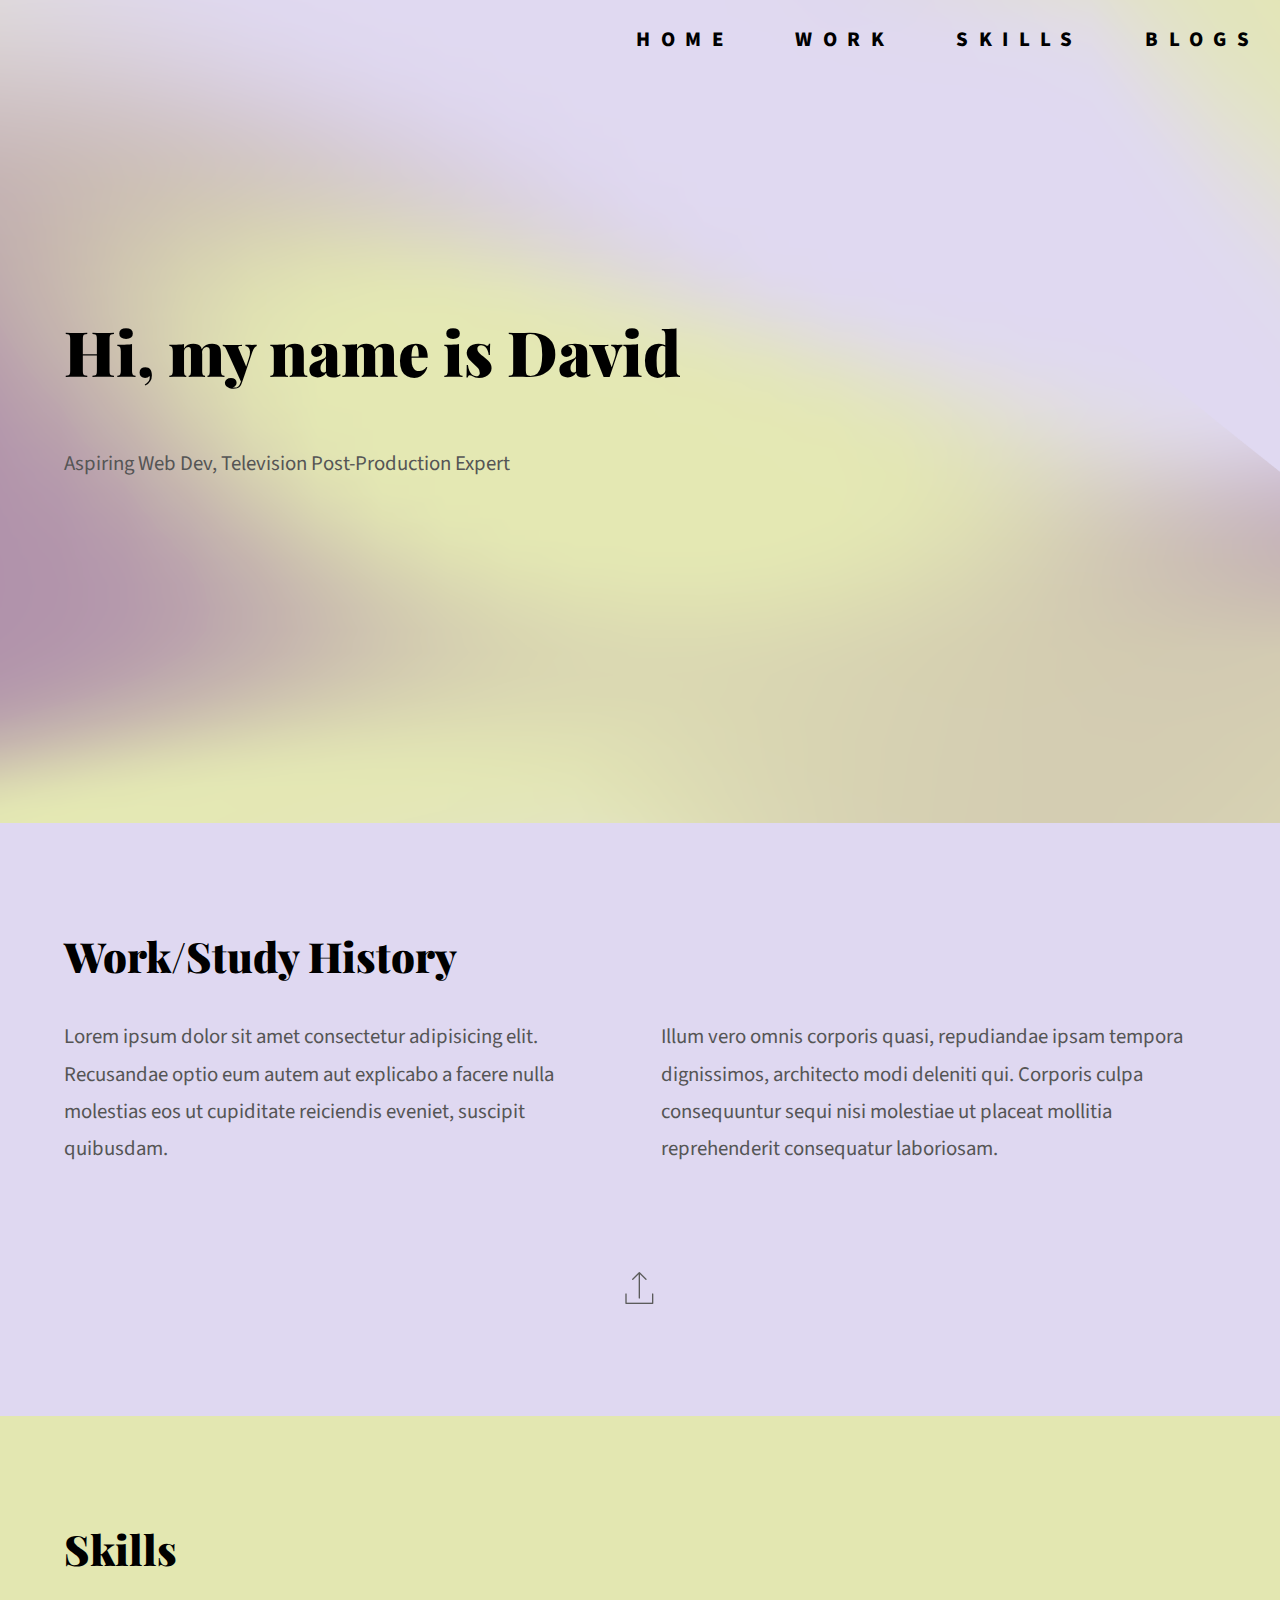
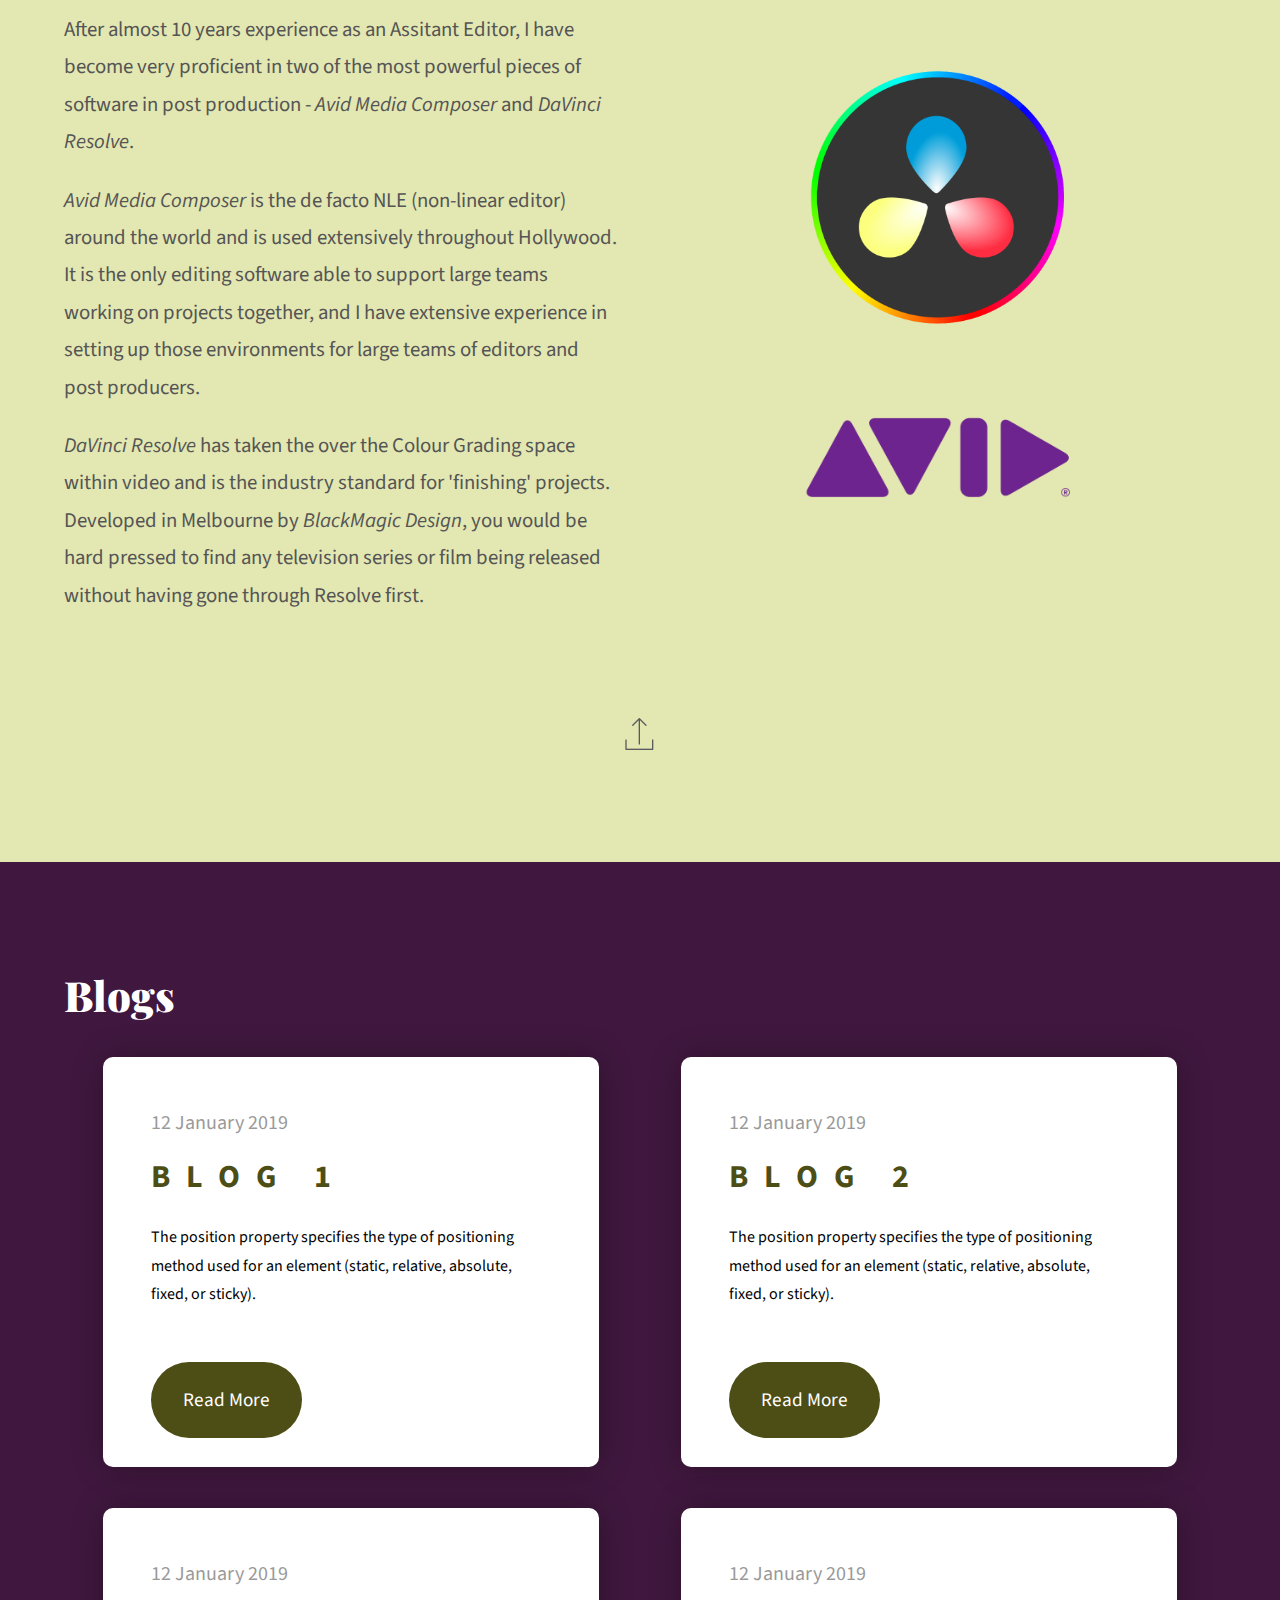
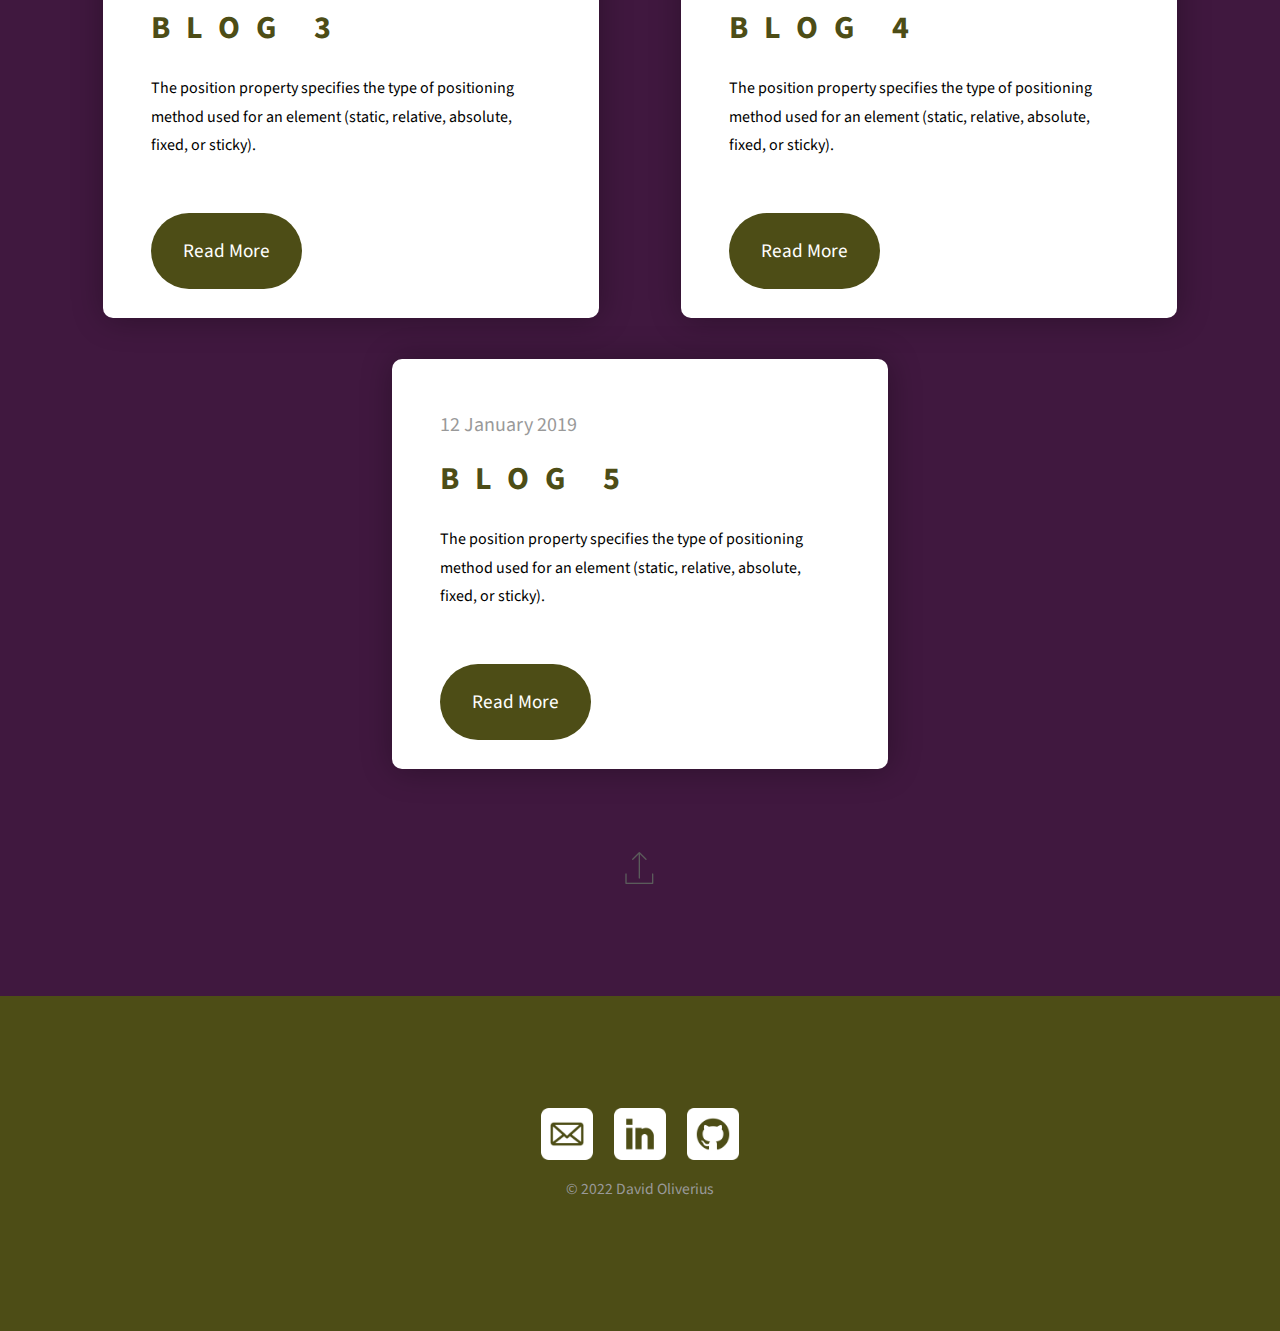
==== index.html @ bbb1c284 "Basic Starting Point" ====
<!DOCTYPE html>
<html lang="en">
<head>
    <meta charset="UTF-8">
    <meta http-equiv="X-UA-Compatible" content="IE=edge">
    <meta name="viewport" content="width=device-width, initial-scale=1.0">
    <title>David Oliverius Portfolio</title>
    <link rel="preconnect" href="https://fonts.googleapis.com">
    <link rel="preconnect" href="https://fonts.gstatic.com" crossorigin>
    <link href="https://fonts.googleapis.com/css2?family=Playfair+Display&family=Source+Sans+Pro&display=swap" rel="stylesheet">
    <link rel="stylesheet" href="style.css">

</head>
<body>

    <nav>
        <div class="navbar">
            <ul>
                <li><a href="#">Home</a></li>
                <li><a href="#work">Work</a></li>
                <li><a href="#skills">Skills</a></li>
                <li><a href="#blogs">Blogs</a></li>
        
            </ul> 

        </div>

    </nav>

    <header class="bg-header">
        <div class="container">
            <h1>Hi, my name is David <span class="reveal">Oliverius</span></h1>
            <p class="header-tag">Aspiring Web Dev, Television Post-Production Expert</p>
            
        </div>
        
    </header>
    
    
    <a id="work"></a> 

    <section class="section1">
        
        <div class="container">
            <h2 >Work/Study History</h2>
            <div class="split">
                <div>
                    <p>Lorem ipsum dolor sit amet consectetur adipisicing elit. Recusandae optio eum autem aut explicabo a facere nulla molestias eos ut cupiditate reiciendis eveniet, suscipit quibusdam.</p>
                </div>
                <div>
                    <p>Illum vero omnis corporis quasi, repudiandae ipsam tempora dignissimos, architecto modi deleniti qui. Corporis culpa consequuntur sequi nisi molestiae ut placeat mollitia reprehenderit consequatur laboriosam.</p>
                </div>
            </div>

            <a href="#"><img class="toparrow" src="img/uparrow.png"/></a>
        </div>
    </section>  

    <a id="skills"></a>

    <section class="section2">
        <div class="container">



            <div class="split">

                <div>
                    <h2>Skills</h2>
                    <p>After almost 10 years experience as an Assitant Editor, I have become very proficient in two of
                        the most powerful pieces of software in post production - <i>Avid Media Composer</i> and <i>DaVinci
                            Resolve</i>. </p> 
                            
                    <p><i>Avid Media Composer</i> is the de facto NLE
                        (non-linear editor) around the world and is used extensively throughout Hollywood. It is the
                        only
                        editing software able to support large teams working on projects together, and I have extensive
                        experience in setting up those environments for large teams of editors and post producers.</p>

                    <p><i>DaVinci Resolve</i> has taken the over the Colour Grading space within video and is the
                        industry standard for 'finishing' projects. Developed in Melbourne by <i>BlackMagic Design</i>,
                        you would be hard pressed to find any television series or film being released without having
                        gone through Resolve first.</p>
                </div>


                <div class="fleximg">
                    <img src="img/resolve.png" alt="DaVinci Resolve">
                    <img src="img/avid.png" alt="Avid">
                </div>
            </div>
            <a href="#"><img class="toparrow" src="img/uparrow.png"/></a>
        </div>
    </section>

    <a id="blogs"></a>

    <section class="section3">
        <div class="container">

            <h2>Blogs</h2>
            <div class="blog-container">

                

                
                    <div class="blog_post">
                        <div class="img_pod">
                        </div>
                        <div>
                            <div class="blog-date">12 January 2019</div>
                            <div class="blog-title">Blog 1</div>
                            <p class="blog-blurb">The position property specifies the type of positioning method used for an
                                element
                                (static, relative, absolute, fixed, or sticky).</p>
                        </div>
                        <a class="btn_primary" href='#'>Read More</a>
                    </div>
                    <div class="blog_post">
                        <div class="img_pod">
                        </div>
                        <div>
                            <div class="blog-date">12 January 2019</div>
                            <div class="blog-title">Blog 2</div>
                            <p class="blog-blurb">The position property specifies the type of positioning method used
                                for an element
                                (static, relative, absolute, fixed, or sticky).</p>
                        </div>
                        <a class="btn_primary" href='#'>Read More</a>
                    </div>
                    <div class="blog_post">
                        <div class="img_pod">
                        </div>
                        <div>
                            <div class="blog-date">12 January 2019</div>
                            <div class="blog-title">Blog 3</div>
                            <p class="blog-blurb">The position property specifies the type of positioning method used
                                for an element
                                (static, relative, absolute, fixed, or sticky).</p>
                        </div>
                        <a class="btn_primary" href='#'>Read More</a>
                    </div>
                    <div class="blog_post">
                        <div class="img_pod">
                        </div>
                        <div>
                            <div class="blog-date">12 January 2019</div>
                            <div class="blog-title">Blog 4</div>
                            <p class="blog-blurb">The position property specifies the type of positioning method used
                                for an element
                                (static, relative, absolute, fixed, or sticky).</p>
                        </div>
                        <a class="btn_primary" href='#'>Read More</a>
                    </div>
                    <div class="blog_post">
                        <div class="img_pod">
                        </div>
                        <div>
                            <div class="blog-date">12 January 2019</div>
                            <div class="blog-title">Blog 5</div>
                            <p class="blog-blurb">The position property specifies the type of positioning method used
                                for an element
                                (static, relative, absolute, fixed, or sticky).</p>
                        </div>
                        <a class="btn_primary" href='#'>Read More</a>
                    </div>
                


            </div>
            <a href="#"><img class="toparrow" src="img/uparrow.png"/></a>
        </div>
    </section>

    <section class="footer">
        <div class="container">

            <div class="footericons">

                <a href="mailto:oliveriusdavid+portfolio@gmail.com"> <img class="proicons" src="img/mail.png" alt="email"> </a>
                
                <a href="https://www.linkedin.com/in/david-oliverius" target="_blank"> <img class="proicons" src="img/linkedin.png"
                        alt="linkedin"> </a>

                <a href="https://github.com/DavidOliverius" target="_blank"> <img class="proicons" src="img/github.png" alt="github"></a>

               

            </div>

            <p class="footer-copyright">© 2022 David Oliverius</p>
        </div>
    </section>
</body>
</html>
---- style.css ----
/* Custom Properties for Color Scheme + Fonts */
:root {
    --color-primary-1: #e3e7b1ff;
    --color-primary-2: #dfd8f1ff;

    --color-alt-1: #AF90A9;
    --color-alt-2: #40183fff;
    --color-alt-3: #4d4d16ff;

    --color-white: #fff;
    --color-black: #000;
    --color-darkgrey: #555555;
    --color-lightgrey: #999999;

    --ff-primary: 'Source Sans Pro', sans-serif;
    --ff-accent: 'Playfair Display', serif;


}

/* Set Standard Font Styling */
body {
    font-family: var(--ff-primary);
    font-weight: 400;
    font-size: 1.3rem;
    line-height: 1.8;
}

/* Reset Margins */
body,
h1,
h2,
h3,
p {
    margin: 0;
}

/* Navbar CSS */
.navbar ul {
    float: right;
    display: flex;
    flex-direction: row;
    padding-right: 1em;
    gap: 1em 3em;
}

.navbar ul li {
    display: inline-block;
}

.navbar ul li a {
    display: inline-block;
    outline: none;
    font-family: var(--ff-primary);
    text-decoration: none;
    text-transform: uppercase;
    letter-spacing: 0.5em;
    font-weight: 800;
    color: var(--color-black);
    transition: .35s;
}

.navbar ul li a:hover {
    color: var(--color-alt-2)
}

@media (max-width: 821px) {
    .navbar ul {
        flex-direction: column;
        padding-bottom: 3em;
    }
}

/* Header Font Styling */
h1 {
    font-family: var(--ff-accent);
    font-size: 3em;
    font-weight: 900;
    line-height: 1;
}

h2 {
    font-family: var(--ff-accent);
    font-size: 2em;
    font-weight: 900;
    line-height: 1;
    margin-bottom: 1em;
}

/* Font Spacing */
h2,
h3,
p {
    margin-bottom: 1em;
}

.header-tag {
    text-align: left;
    padding-top: 3em;
}

/* Image Rules */
img {
    display: block;
    max-width: 100%;
}

/* Section Spacing */
header {
    padding: 15rem 0;
}

section {
    padding: 5rem 0;
}


@media (min-width: 40em) {
    section {
        padding: 7rem 0;
    }
}

@media (min-width: 40em) {
    header {
        padding: 20rem 0;
    }
}

.container {
    margin-inline: auto;
    width: min(90%, 75rem);
}

/* Flexbox for Split Class */
.split {
    display: flex;
    flex-direction: column;
    align-items: center;
}

.fleximg img {
    max-width: 13em;
    min-width: 10em;
    padding: 2em 0;
    margin-left: auto;
    margin-right: auto;
}

/* Media Queries for Flexbox Rules */
@media (min-width: 821px) {
    .split {
        flex-direction: row;

    }

    .split>* {
        flex-basis: 100%;
    }

    .split>*+* {
        margin-left: 2em;
    }
}


/* Section Colors */
.bg-header {
    color: var(--color-black);
    background-color: var(--color-primary-1);
    /* Mesh background generated at: https://meshgradient.in/ */
    background-image: url(img/mesh.png);
    background-repeat: no-repeat;
    background-size: cover;
    background-position: bottom;
    background-attachment: fixed;
}

.bg-header p {
    color: var(--color-darkgrey);
}


.section1 {
    color: var(--color-black);
    background-color: var(--color-primary-2);
}


.section1 p {
    color: var(--color-darkgrey);
}

.section2 {
    color: var(--color-black);
    background-color: var(--color-primary-1);
}

.section2 p {
    color: var(--color-darkgrey);
}

.section3 {
    color: var(--color-white);
    background-color: var(--color-alt-2);
}

.footer {
    color: var(--color-white);
    background-color: var(--color-alt-3);
}

/* Surname Reveal Mouseover */
.reveal {
    opacity: 0;
    transition: 1s;
}

.bg-header h1:hover .reveal {
    opacity: 1;
}

.blog-container {
    display: flex;
    flex-wrap: wrap;
    justify-content: space-evenly;
    gap: 2em;
}

.blog_post {
    padding: 3rem 3rem 3rem 3rem;
    background: #fff;
    max-width: 400px;
    border-radius: 10px;
    box-shadow: 1px 1px 2rem rgba(0, 0, 0, 0.3);
}

@media (max-width: 1149px) {
    .blog_post {
        max-width: 300px;
    }
}

.blog-date {
    margin: 0 0 0.5rem 0;
    color: var(--color-lightgrey);
    font-size: 1.25rem;
    font-family: var(--ff-primary);
}

.blog-title {
    margin: 0 0 1rem 0;
    font-family: var(--ff-primary);
    font-weight: bold;
    font-size: 2rem;
    text-transform: uppercase;
    letter-spacing: 0.5em;
    color: var(--color-alt-3);
}

.blog-blurb {
    margin: 0 0 4.5rem 0;
    font-size: 1rem;
    color: var(--color-black);
    font-family: var(--ff-primary);
}

.btn_primary {
    border: none;
    outline: none;
    background: var(--color-alt-3);
    padding: 1.5rem 2rem;
    border-radius: 50px;
    color: var(--color-white);
    font-size: 1.2rem;
    text-decoration: none;
}

/* .btn_primary:hover {
    box-shadow: 0px 5px 1rem rgba(0, 0, 0, 0.5);
  } */


.proicons {
    max-width: 2.5em;
}

.footericons {
    display: flex;
    flex-direction: row;
    justify-content: center;
    gap: 1em;
}

.footer-copyright {
    color: #999;
    font-size: 0.75em;
    margin-top: 1em;
    text-align: center;

}

.toparrow {
  display: absolute;
  margin-left: auto;
  margin-right: auto; 
  padding-top: 4em;
}
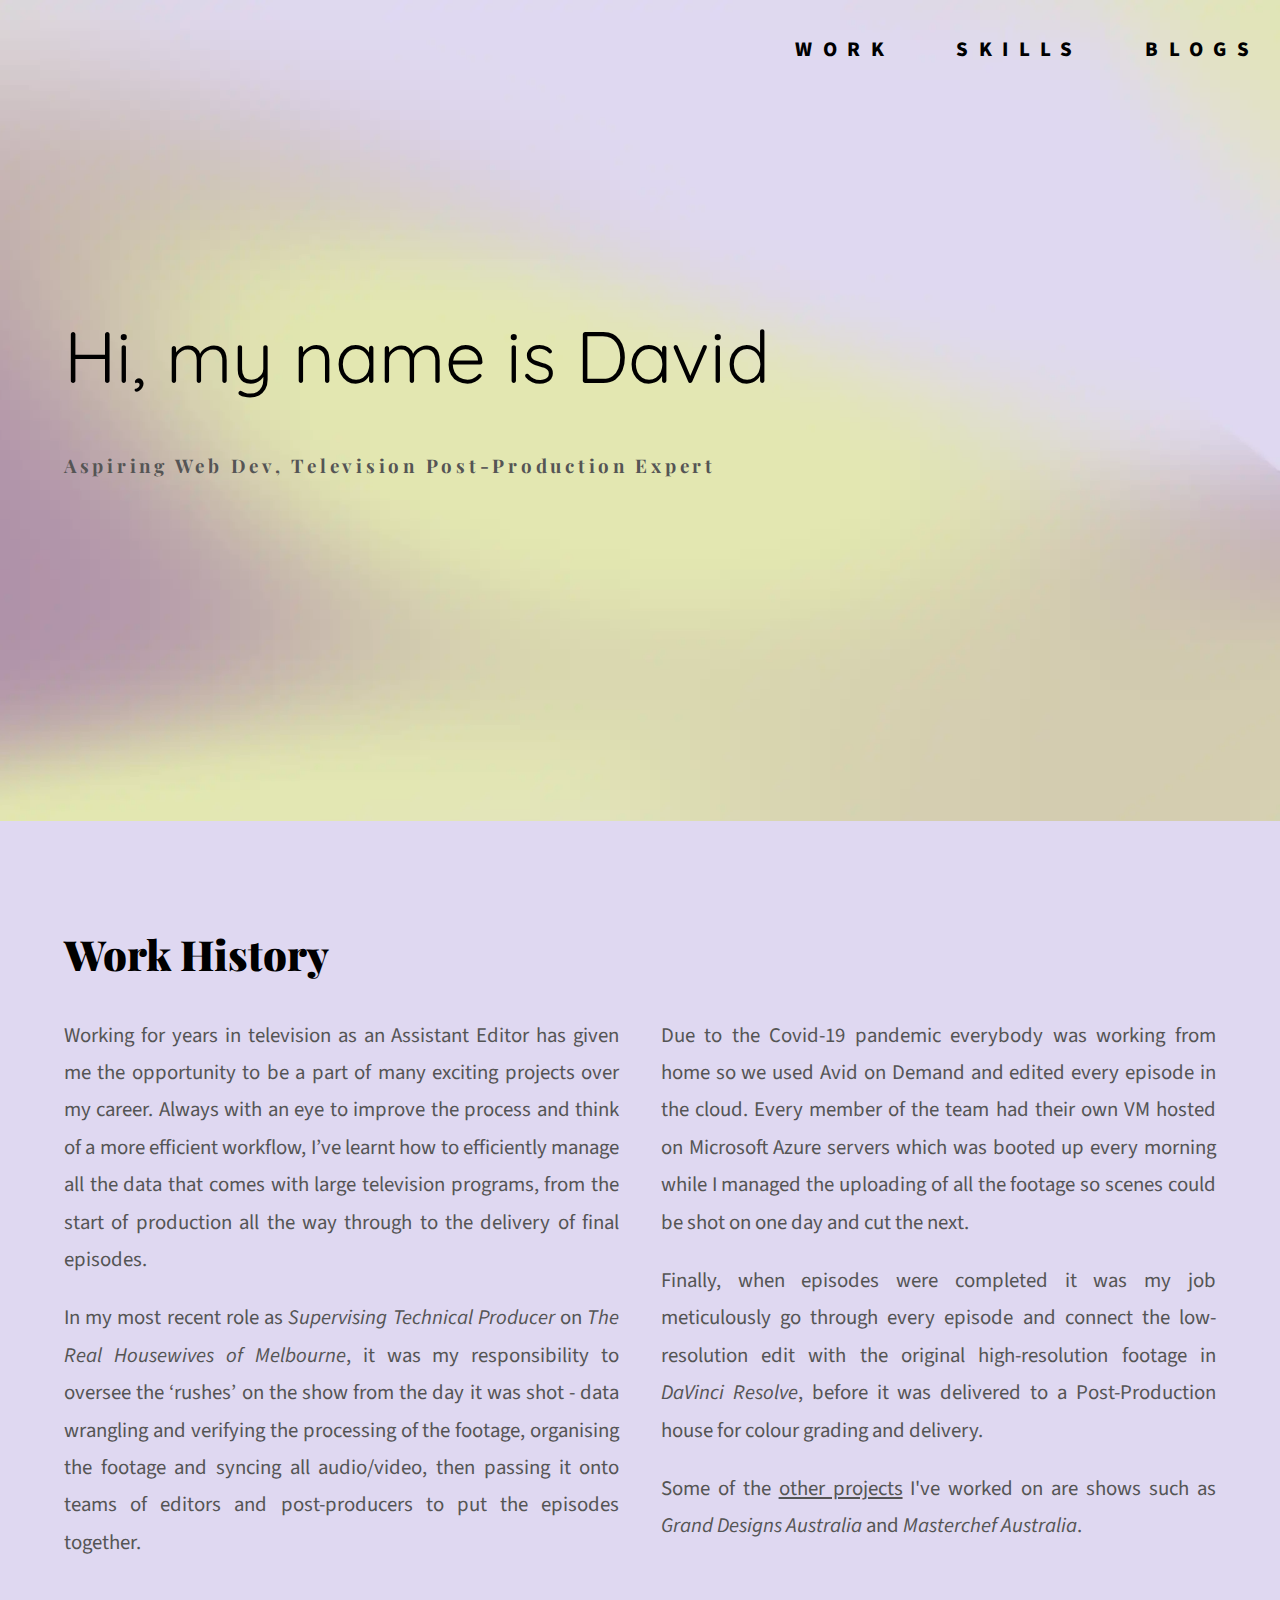
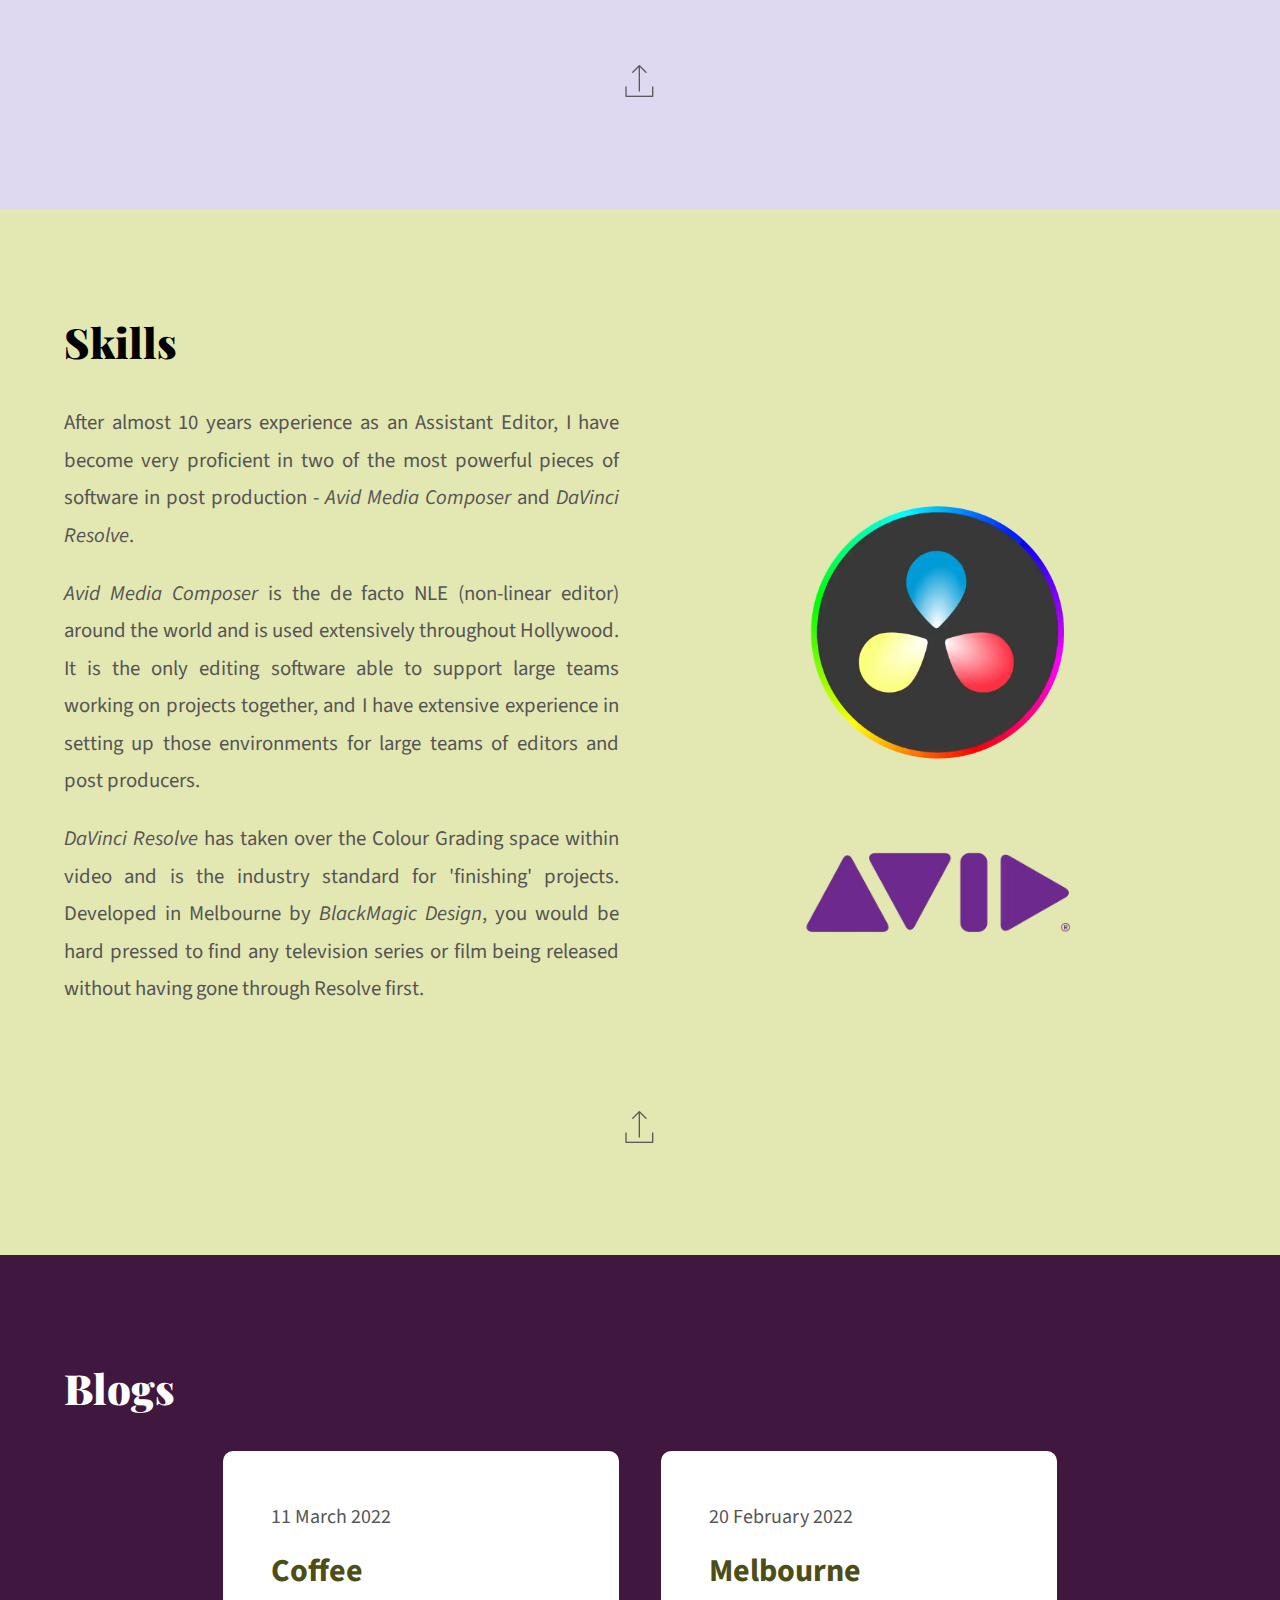
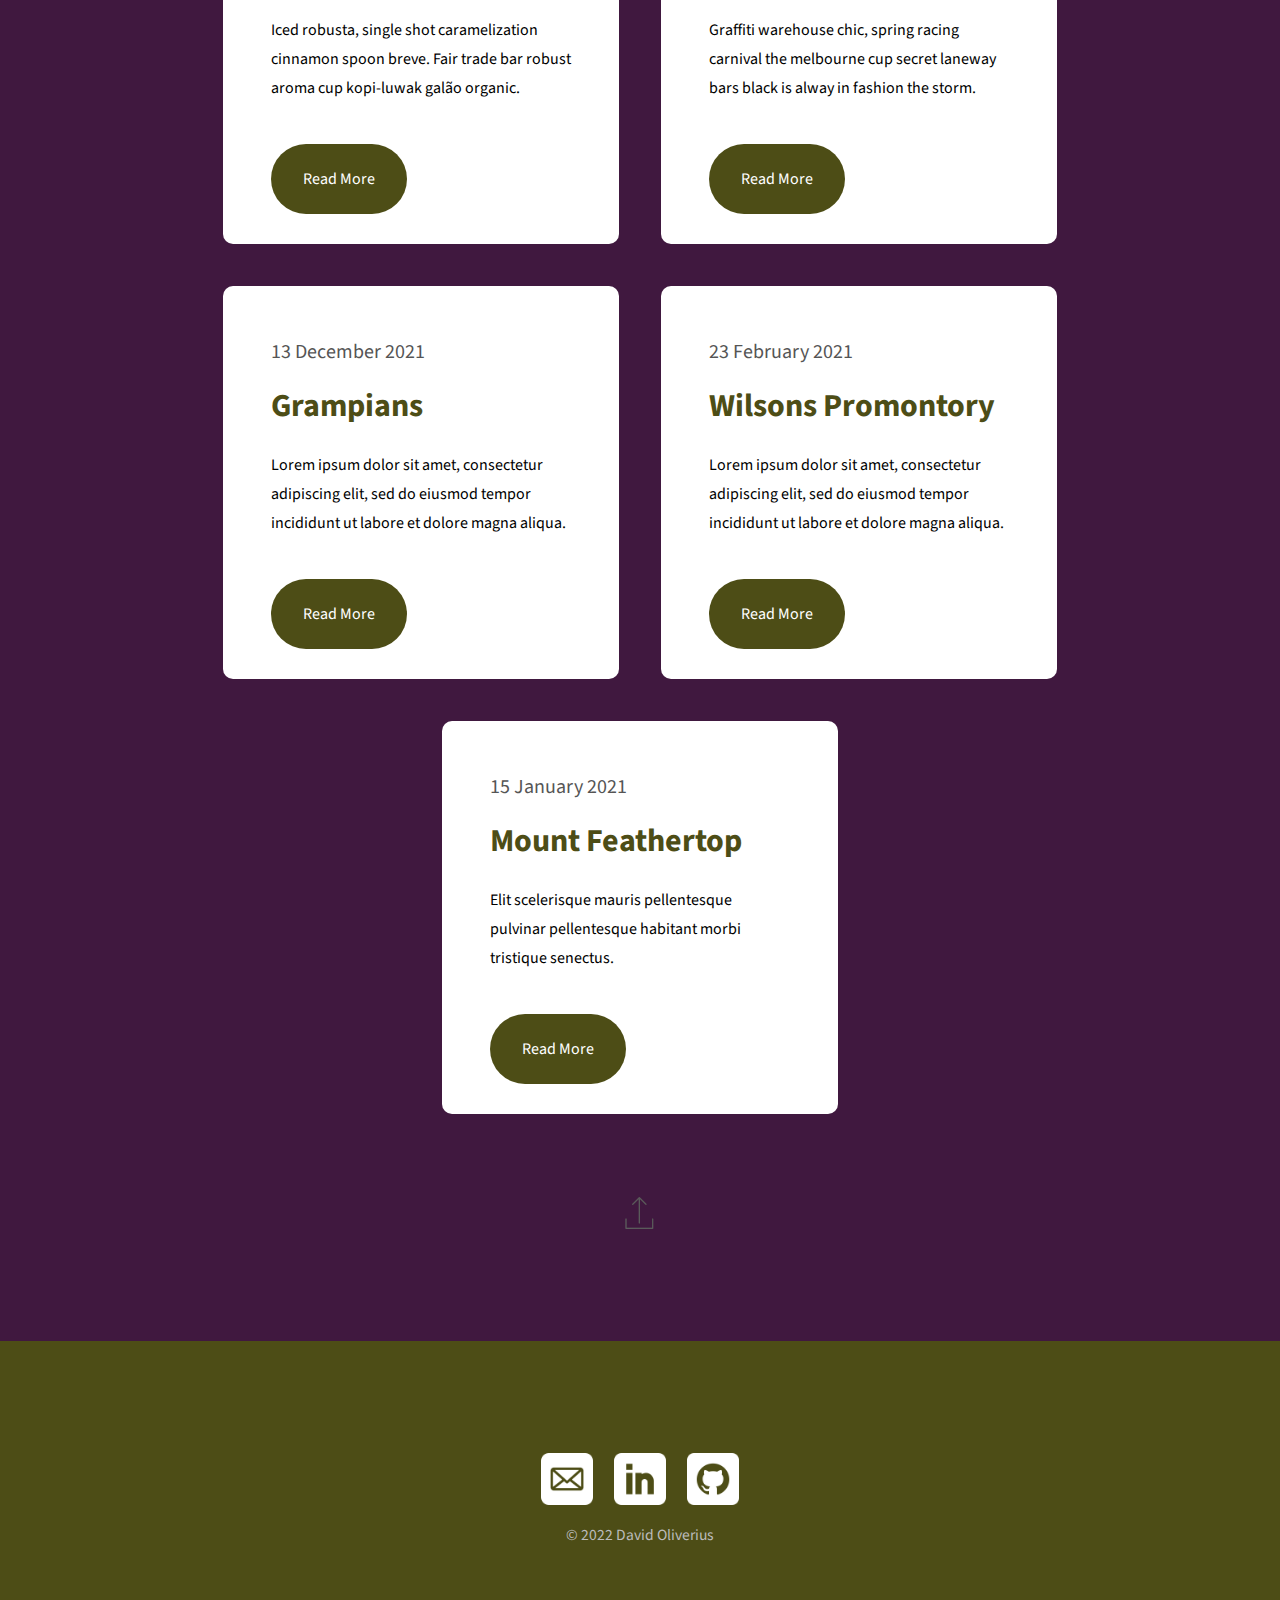
==== commit ba1458d1: "Submission for T1A2 Assignment" ====
--- a/index.html
+++ b/index.html
@@ -1,99 +1,150 @@
 <!DOCTYPE html>
 <html lang="en">
+
 <head>
     <meta charset="UTF-8">
     <meta http-equiv="X-UA-Compatible" content="IE=edge">
     <meta name="viewport" content="width=device-width, initial-scale=1.0">
+    <meta name="description" content="David Oliverius' personal Web Development Portfolio, handmade with love.">
     <title>David Oliverius Portfolio</title>
+    <link rel="icon" type="image/ico" sizes="16x16" href="/img/favicon.ico">
     <link rel="preconnect" href="https://fonts.googleapis.com">
     <link rel="preconnect" href="https://fonts.gstatic.com" crossorigin>
-    <link href="https://fonts.googleapis.com/css2?family=Playfair+Display&family=Source+Sans+Pro&display=swap" rel="stylesheet">
+    <link
+        href="https://fonts.googleapis.com/css2?family=Playfair+Display&family=Quicksand:wght@700&family=Source+Sans+Pro&display=swap"
+        rel="stylesheet">
     <link rel="stylesheet" href="style.css">
 
+    <!-- HTML VALIDATOR FAILS ON LINES 60 AND 110 BECAUSE IT REQUIRES HEADINGS AFTER EACH SECTION/ARTICLE TAG - DOESN'T RECOGNISE MY H2 SECTION HEADERS -->
+
 </head>
+
 <body>
 
+    <!-- NAVBAR COMPONENT -->
     <nav>
         <div class="navbar">
             <ul>
-                <li><a href="#">Home</a></li>
                 <li><a href="#work">Work</a></li>
                 <li><a href="#skills">Skills</a></li>
                 <li><a href="#blogs">Blogs</a></li>
-        
-            </ul> 
-
-        </div>
-
+
+            </ul>
+
+        </div>
     </nav>
 
     <header class="bg-header">
         <div class="container">
+            <!-- H1 TEXT COMPONENT (only used here for welcome splash page) -->
             <h1>Hi, my name is David <span class="reveal">Oliverius</span></h1>
-            <p class="header-tag">Aspiring Web Dev, Television Post-Production Expert</p>
-            
-        </div>
-        
+            <!-- H3 TEXT COMPONENT (only used here under H1 component) -->
+            <h3 class="header-tag">Aspiring Web Dev, Television Post-Production Expert</h3>
+
+        </div>
+
     </header>
-    
-    
-    <a id="work"></a> 
-
+
+    <!-- ID FOR NAVBAR REFERENCE -->
+    <span id="work"></span>
+
+    <!-- SECTION COMPONENT (defines bg colour and spacing) -->
     <section class="section1">
-        
-        <div class="container">
-            <h2 >Work/Study History</h2>
-            <div class="split">
+
+        <div class="container">
+            <!-- H2 TEXT COMPONENT (using accent font and bigger size) -->
+            <h2>Work History</h2>
+
+            <!-- SPLIT CLASS DEFINES FLEXBOX RULES -->
+            <!-- MAIN_ARTICLE CLASS SETS TEXT-JUSTIFY RULES -->
+            <article class="split main_article">
+
                 <div>
-                    <p>Lorem ipsum dolor sit amet consectetur adipisicing elit. Recusandae optio eum autem aut explicabo a facere nulla molestias eos ut cupiditate reiciendis eveniet, suscipit quibusdam.</p>
+                    <p>Working for years in television as an Assistant Editor has given me the opportunity to be a part
+                        of many exciting projects over my career. Always with an eye to improve the process and think of
+                        a more efficient workflow, I’ve learnt how to efficiently manage all the data that comes with
+                        large television programs, from the start of production all the way through to the delivery of
+                        final episodes. </p>
+
+                    <p>In my most recent role as<em> Supervising Technical Producer</em> on <em>The Real Housewives of
+                            Melbourne</em>, it
+                        was my responsibility to oversee the ‘rushes’ on the show from the day it was shot - data
+                        wrangling and verifying the processing of the footage, organising the footage and syncing all
+                        audio/video, then passing it onto teams of editors and post-producers to put the episodes
+                        together.</p>
                 </div>
                 <div>
-                    <p>Illum vero omnis corporis quasi, repudiandae ipsam tempora dignissimos, architecto modi deleniti qui. Corporis culpa consequuntur sequi nisi molestiae ut placeat mollitia reprehenderit consequatur laboriosam.</p>
-                </div>
-            </div>
-
-            <a href="#"><img class="toparrow" src="img/uparrow.png"/></a>
-        </div>
-    </section>  
-
-    <a id="skills"></a>
+                    <p>Due to the Covid-19 pandemic everybody was working from home so we used Avid on Demand
+                        and edited every episode in the cloud. Every member of the team had their own VM hosted on
+                        Microsoft Azure servers which was booted up every morning while I managed the uploading of all
+                        the footage so scenes could be shot on one day and cut the next.</p>
+
+                    <p>Finally, when episodes were
+                        completed it was my job meticulously go through every episode and connect the low-resolution
+                        edit with the original high-resolution footage in <em>DaVinci Resolve</em>, before it was
+                        delivered to a
+                        Post-Production house for colour grading and delivery.</p>
+
+                    <p> Some of the <a href="img/resume.pdf" target="_blank">other projects</a> I've worked on are shows
+                        such as <em>Grand Designs Australia</em> and
+                        <em>Masterchef Australia</em>.</p>
+                </div>
+            </article>
+
+            <!-- BACK TO TOP ARROW COMPONENT -->
+            <div class="toparrowcontainer">
+
+                <a href="#"><img class="toparrow" src="img/uparrow.webp" alt="Back to Top" /></a>
+
+            </div>
+        </div>
+    </section>
+
+    <span id="skills"></span>
 
     <section class="section2">
         <div class="container">
 
-
-
-            <div class="split">
+            <h2>Skills</h2>
+
+            <article class="split main_article">
+
 
                 <div>
-                    <h2>Skills</h2>
-                    <p>After almost 10 years experience as an Assitant Editor, I have become very proficient in two of
-                        the most powerful pieces of software in post production - <i>Avid Media Composer</i> and <i>DaVinci
-                            Resolve</i>. </p> 
-                            
-                    <p><i>Avid Media Composer</i> is the de facto NLE
+
+                    <p>After almost 10 years experience as an Assistant Editor, I have become very proficient in two of
+                        the most powerful pieces of software in post production - <em>Avid Media Composer</em> and
+                        <em>DaVinci
+                            Resolve</em>. </p>
+
+                    <p><em>Avid Media Composer</em> is the de facto NLE
                         (non-linear editor) around the world and is used extensively throughout Hollywood. It is the
                         only
                         editing software able to support large teams working on projects together, and I have extensive
                         experience in setting up those environments for large teams of editors and post producers.</p>
 
-                    <p><i>DaVinci Resolve</i> has taken the over the Colour Grading space within video and is the
-                        industry standard for 'finishing' projects. Developed in Melbourne by <i>BlackMagic Design</i>,
+                    <p><em>DaVinci Resolve</em> has taken over the Colour Grading space within video and is the
+                        industry standard for 'finishing' projects. Developed in Melbourne by <em>BlackMagic
+                            Design</em>,
                         you would be hard pressed to find any television series or film being released without having
                         gone through Resolve first.</p>
                 </div>
 
 
                 <div class="fleximg">
-                    <img src="img/resolve.png" alt="DaVinci Resolve">
-                    <img src="img/avid.png" alt="Avid">
-                </div>
-            </div>
-            <a href="#"><img class="toparrow" src="img/uparrow.png"/></a>
+                    <img src="img/resolve.webp" alt="DaVinci Resolve">
+                    <img src="img/avid.webp" alt="Avid">
+                </div>
+            </article>
+            <div class="toparrowcontainer">
+
+                <a href="#"><img class="toparrow" src="img/uparrow.webp" alt="Back to Top" /></a>
+
+            </div>
         </div>
     </section>
 
-    <a id="blogs"></a>
+    <span id="blogs"></span>
 
     <section class="section3">
         <div class="container">
@@ -101,95 +152,92 @@
             <h2>Blogs</h2>
             <div class="blog-container">
 
-                
-
-                
-                    <div class="blog_post">
-                        <div class="img_pod">
-                        </div>
-                        <div>
-                            <div class="blog-date">12 January 2019</div>
-                            <div class="blog-title">Blog 1</div>
-                            <p class="blog-blurb">The position property specifies the type of positioning method used for an
-                                element
-                                (static, relative, absolute, fixed, or sticky).</p>
-                        </div>
-                        <a class="btn_primary" href='#'>Read More</a>
-                    </div>
-                    <div class="blog_post">
-                        <div class="img_pod">
-                        </div>
-                        <div>
-                            <div class="blog-date">12 January 2019</div>
-                            <div class="blog-title">Blog 2</div>
-                            <p class="blog-blurb">The position property specifies the type of positioning method used
-                                for an element
-                                (static, relative, absolute, fixed, or sticky).</p>
-                        </div>
-                        <a class="btn_primary" href='#'>Read More</a>
-                    </div>
-                    <div class="blog_post">
-                        <div class="img_pod">
-                        </div>
-                        <div>
-                            <div class="blog-date">12 January 2019</div>
-                            <div class="blog-title">Blog 3</div>
-                            <p class="blog-blurb">The position property specifies the type of positioning method used
-                                for an element
-                                (static, relative, absolute, fixed, or sticky).</p>
-                        </div>
-                        <a class="btn_primary" href='#'>Read More</a>
-                    </div>
-                    <div class="blog_post">
-                        <div class="img_pod">
-                        </div>
-                        <div>
-                            <div class="blog-date">12 January 2019</div>
-                            <div class="blog-title">Blog 4</div>
-                            <p class="blog-blurb">The position property specifies the type of positioning method used
-                                for an element
-                                (static, relative, absolute, fixed, or sticky).</p>
-                        </div>
-                        <a class="btn_primary" href='#'>Read More</a>
-                    </div>
-                    <div class="blog_post">
-                        <div class="img_pod">
-                        </div>
-                        <div>
-                            <div class="blog-date">12 January 2019</div>
-                            <div class="blog-title">Blog 5</div>
-                            <p class="blog-blurb">The position property specifies the type of positioning method used
-                                for an element
-                                (static, relative, absolute, fixed, or sticky).</p>
-                        </div>
-                        <a class="btn_primary" href='#'>Read More</a>
-                    </div>
-                
-
-
-            </div>
-            <a href="#"><img class="toparrow" src="img/uparrow.png"/></a>
+
+
+
+                <div class="blog_post">
+
+                    <div>
+                        <div class="blog-date">11 March 2022</div>
+                        <div class="blog-title">Coffee</div>
+                        <p class="blog-blurb">Iced robusta, single shot caramelization cinnamon spoon breve. Fair trade
+                            bar robust aroma cup kopi-luwak galão organic.</p>
+                    </div>
+                    <a class="btn_primary" href='blog1.html'>Read More</a>
+                </div>
+                <div class="blog_post">
+
+                    <div>
+                        <div class="blog-date">20 February 2022</div>
+                        <div class="blog-title">Melbourne</div>
+                        <p class="blog-blurb">Graffiti warehouse chic, spring racing carnival the melbourne cup secret
+                            laneway bars black is alway in fashion the storm.</p>
+                    </div>
+                    <a class="btn_primary" href='blog2.html'>Read More</a>
+                </div>
+                <div class="blog_post">
+
+                    <div>
+                        <div class="blog-date">13 December 2021</div>
+                        <div class="blog-title">Grampians</div>
+                        <p class="blog-blurb">Lorem ipsum dolor sit amet, consectetur adipiscing elit, sed do eiusmod
+                            tempor incididunt ut labore et dolore magna aliqua.</p>
+                    </div>
+                    <a class="btn_primary" href='blog3.html'>Read More</a>
+                </div>
+                <div class="blog_post">
+
+                    <div>
+                        <div class="blog-date">23 February 2021</div>
+                        <div class="blog-title">Wilsons Promontory</div>
+                        <p class="blog-blurb">Lorem ipsum dolor sit amet, consectetur adipiscing elit, sed do eiusmod
+                            tempor incididunt ut labore et dolore magna aliqua.</p>
+                    </div>
+                    <a class="btn_primary" href='blog4.html'>Read More</a>
+                </div>
+                <div class="blog_post">
+
+                    <div>
+                        <div class="blog-date">15 January 2021</div>
+                        <div class="blog-title">Mount Feathertop</div>
+                        <p class="blog-blurb">Elit scelerisque mauris pellentesque pulvinar pellentesque habitant
+                            morbi tristique senectus.</p>
+                    </div>
+                    <a class="btn_primary" href='blog5.html'>Read More</a>
+                </div>
+
+
+
+            </div>
+            <div class="toparrowcontainer">
+
+                <a href="#"><img class="toparrow" src="img/uparrow.webp" alt="Back to Top" /></a>
+
+            </div>
         </div>
     </section>
 
-    <section class="footer">
+    <footer class="footer">
         <div class="container">
 
             <div class="footericons">
 
-                <a href="mailto:oliveriusdavid+portfolio@gmail.com"> <img class="proicons" src="img/mail.png" alt="email"> </a>
-                
-                <a href="https://www.linkedin.com/in/david-oliverius" target="_blank"> <img class="proicons" src="img/linkedin.png"
-                        alt="linkedin"> </a>
-
-                <a href="https://github.com/DavidOliverius" target="_blank"> <img class="proicons" src="img/github.png" alt="github"></a>
-
-               
-
-            </div>
-
-            <p class="footer-copyright">© 2022 David Oliverius</p>
-        </div>
-    </section>
+                <a href="mailto:oliveriusdavid+portfolio@gmail.com"> <img class="proicons" src="img/mail.webp"
+                        alt="email"> </a>
+
+                <a href="https://www.linkedin.com/in/david-oliverius" target="_blank"> <img class="proicons"
+                        src="img/linkedin.webp" alt="linkedin"> </a>
+
+                <a href="https://github.com/DavidOliverius" target="_blank"> <img class="proicons" src="img/github.webp"
+                        alt="github"></a>
+
+
+
+            </div>
+
+            <div class="footer-copyright">© 2022 David Oliverius</div>
+        </div>
+    </footer>
 </body>
+
 </html>--- a/style.css
+++ b/style.css
@@ -10,10 +10,11 @@
     --color-white: #fff;
     --color-black: #000;
     --color-darkgrey: #555555;
-    --color-lightgrey: #999999;
+    --color-lightgrey: #bbbbbb;
 
     --ff-primary: 'Source Sans Pro', sans-serif;
     --ff-accent: 'Playfair Display', serif;
+    --ff-h1: 'Quicksand', sans-serif;
 
 
 }
@@ -21,10 +22,25 @@
 /* Set Standard Font Styling */
 body {
     font-family: var(--ff-primary);
-    font-weight: 400;
     font-size: 1.3rem;
     line-height: 1.8;
 }
+
+/* CONSTRICTS BLOG POST SIZE */
+p {
+    max-width: 70ch;
+}
+
+/* JUSTIFIES TEXT */
+.main_article {
+    text-align: justify;
+    text-justify: inter-word;
+}
+
+.section1 a:link, .section1 a:visited {
+    color: var(--color-darkgrey)
+}
+
 
 /* Reset Margins */
 body,
@@ -35,11 +51,15 @@
     margin: 0;
 }
 
-/* Navbar CSS */
+/* NAVBAR COMPONENT */
+
 .navbar ul {
-    float: right;
+    position: absolute;
+    top: 10px;
+    right: 0px;
     display: flex;
     flex-direction: row;
+    text-align: center;
     padding-right: 1em;
     gap: 1em 3em;
 }
@@ -57,28 +77,26 @@
     letter-spacing: 0.5em;
     font-weight: 800;
     color: var(--color-black);
-    transition: .35s;
+    transition: .3s;
 }
 
 .navbar ul li a:hover {
-    color: var(--color-alt-2)
-}
-
-@media (max-width: 821px) {
-    .navbar ul {
-        flex-direction: column;
-        padding-bottom: 3em;
-    }
-}
+    color: var(--color-white)
+}
+
+
 
 /* Header Font Styling */
+
+/* H1 TEXT COMPONENT */
 h1 {
-    font-family: var(--ff-accent);
-    font-size: 3em;
-    font-weight: 900;
+    font-family: var(--ff-h1);
+    font-size: 3.5em;
+    font-weight: 400;
     line-height: 1;
 }
 
+/* H2 TEXT COMPONENT */
 h2 {
     font-family: var(--ff-accent);
     font-size: 2em;
@@ -86,6 +104,14 @@
     line-height: 1;
     margin-bottom: 1em;
 }
+/* H3 TEXT COMPONENT */
+h3 {
+    font-family: var(--ff-accent);
+    color: var(--color-darkgrey);
+    font-size: 0.9em;
+    letter-spacing: 0.2em;
+
+}
 
 /* Font Spacing */
 h2,
@@ -94,6 +120,7 @@
     margin-bottom: 1em;
 }
 
+
 .header-tag {
     text-align: left;
     padding-top: 3em;
@@ -114,23 +141,20 @@
     padding: 5rem 0;
 }
 
-
-@media (min-width: 40em) {
-    section {
-        padding: 7rem 0;
-    }
-}
-
-@media (min-width: 40em) {
-    header {
-        padding: 20rem 0;
-    }
+footer {
+    padding: 7rem 0;
 }
 
 .container {
     margin-inline: auto;
     width: min(90%, 75rem);
 }
+
+.blogpage {
+    margin-inline: auto;
+    width: min(90%, 110rem);
+}
+
 
 /* Flexbox for Split Class */
 .split {
@@ -139,6 +163,11 @@
     align-items: center;
 }
 
+.section1 .split {
+    align-items: flex-start;
+}
+
+/* IMG RULES FOR SKILLS SECTION */
 .fleximg img {
     max-width: 13em;
     min-width: 10em;
@@ -147,29 +176,12 @@
     margin-right: auto;
 }
 
-/* Media Queries for Flexbox Rules */
-@media (min-width: 821px) {
-    .split {
-        flex-direction: row;
-
-    }
-
-    .split>* {
-        flex-basis: 100%;
-    }
-
-    .split>*+* {
-        margin-left: 2em;
-    }
-}
-
-
-/* Section Colors */
+/* Section BG + FONT Colors */
 .bg-header {
     color: var(--color-black);
     background-color: var(--color-primary-1);
     /* Mesh background generated at: https://meshgradient.in/ */
-    background-image: url(img/mesh.png);
+    background-image: url(img/mesh.webp);
     background-repeat: no-repeat;
     background-size: cover;
     background-position: bottom;
@@ -180,14 +192,12 @@
     color: var(--color-darkgrey);
 }
 
-
 .section1 {
     color: var(--color-black);
     background-color: var(--color-primary-2);
 }
 
-
-.section1 p {
+.section1 .main_article {
     color: var(--color-darkgrey);
 }
 
@@ -220,30 +230,32 @@
     opacity: 1;
 }
 
+/* BLOG POST COMPONENT - USED FOR PREVIEWS AND FULL BLOG POSTS */
 .blog-container {
     display: flex;
     flex-wrap: wrap;
-    justify-content: space-evenly;
+    justify-content: center;
+    align-items: center;
     gap: 2em;
 }
 
 .blog_post {
-    padding: 3rem 3rem 3rem 3rem;
+    padding: 3rem;
     background: #fff;
-    max-width: 400px;
+    max-width: 482px;
     border-radius: 10px;
-    box-shadow: 1px 1px 2rem rgba(0, 0, 0, 0.3);
-}
-
-@media (max-width: 1149px) {
-    .blog_post {
-        max-width: 300px;
-    }
+}
+
+.blog_post_main {
+    padding: 2.5rem 3rem 2.5rem 3rem;
+    background: #fff;
+    max-width: 1500px;
+    border-radius: 10px;
 }
 
 .blog-date {
     margin: 0 0 0.5rem 0;
-    color: var(--color-lightgrey);
+    color: var(--color-darkgrey);
     font-size: 1.25rem;
     font-family: var(--ff-primary);
 }
@@ -253,16 +265,42 @@
     font-family: var(--ff-primary);
     font-weight: bold;
     font-size: 2rem;
-    text-transform: uppercase;
-    letter-spacing: 0.5em;
     color: var(--color-alt-3);
 }
 
+.blogpage h2 {
+    text-align: center;
+    margin-bottom: 1.5em;
+}
+
+
+h4 {
+    margin: 0 0 1rem 0;
+    font-family: var(--ff-primary);
+    font-weight: bold;
+    font-size: 2rem;
+    color: var(--color-alt-3);
+}
+
 .blog-blurb {
-    margin: 0 0 4.5rem 0;
+    margin: 0 0 3.5rem 0;
     font-size: 1rem;
     color: var(--color-black);
     font-family: var(--ff-primary);
+}
+
+.blog-article {
+    font-size: 1rem;
+    color: var(--color-black);
+    font-family: var(--ff-primary);
+}
+
+.blogimg {
+    max-width: 625px;
+    max-height: 615px;
+    border-radius: 10px;
+    background: white;
+    padding: 5px;
 }
 
 .btn_primary {
@@ -271,16 +309,24 @@
     background: var(--color-alt-3);
     padding: 1.5rem 2rem;
     border-radius: 50px;
-    color: var(--color-white);
-    font-size: 1.2rem;
+    text-align: center;
+    color: var(--color-white) !important;
+    font-size: 1rem;
     text-decoration: none;
-}
-
-/* .btn_primary:hover {
-    box-shadow: 0px 5px 1rem rgba(0, 0, 0, 0.5);
-  } */
-
-
+    min-width: 75px;
+    margin-top: 2em;
+}
+
+.buttons {
+    display: flex;
+    justify-content: space-between;
+    align-items: baseline;
+    gap: 1em;
+    margin-bottom: 1em;
+
+}
+
+/* SIZING FOR FOOTER ICONS */
 .proicons {
     max-width: 2.5em;
 }
@@ -292,17 +338,121 @@
     gap: 1em;
 }
 
+/* FOOTER TEXT COMPONENT */
 .footer-copyright {
-    color: #999;
+    color: var(--color-lightgrey);
     font-size: 0.75em;
     margin-top: 1em;
     text-align: center;
-
-}
-
+}
+
+/* RULES FOR BACK TO TOP ARROW COMPONENT */
 .toparrow {
-  display: absolute;
-  margin-left: auto;
-  margin-right: auto; 
-  padding-top: 4em;
+    margin-left: auto;
+    margin-right: auto;
+    padding-top: 4em;
+}
+
+.toparrowcontainer {
+    text-align: center;
+}
+
+.toparrowblog {
+    margin-left: auto;
+    margin-right: auto;
+    padding-top: 4em;
+}
+
+
+
+/* 
+███    ███ ███████ ██████  ██  █████       ██████  ██    ██ ███████ ██████  ██ ███████ ███████ 
+████  ████ ██      ██   ██ ██ ██   ██     ██    ██ ██    ██ ██      ██   ██ ██ ██      ██      
+██ ████ ██ █████   ██   ██ ██ ███████     ██    ██ ██    ██ █████   ██████  ██ █████   ███████ 
+██  ██  ██ ██      ██   ██ ██ ██   ██     ██ ▄▄ ██ ██    ██ ██      ██   ██ ██ ██           ██ 
+██      ██ ███████ ██████  ██ ██   ██      ██████   ██████  ███████ ██   ██ ██ ███████ ███████ 
+                                              ▀▀                                            
+*/
+
+
+/* EXTRA PADDING ON LARGE SCREENS */
+@media (min-width: 40em) {
+    section {
+        padding: 7rem 0;
+    }
+}
+
+@media (min-width: 40em) {
+    header {
+        padding: 20rem 0;
+    }
+}
+
+/* MAIN SPLIT SECTION FLEXBOX */
+@media (min-width: 821px) {
+    .split {
+        flex-direction: row;
+    }
+
+    .split>* {
+        flex-basis: 100%;
+    }
+
+    .split>*+* {
+        margin-left: 2em;
+    }
+}
+
+/* CHANGE NAVBAR FLEX DIRECTION ON SMALLER SCREENS */
+@media (max-width: 821px) {
+    .navbar ul {
+        flex-direction: column;
+        padding-bottom: 3em;
+        font-size: 0.8em;
+    }
+}
+
+/* Squeeze blog previews on Home page on smaller screens */
+@media (max-width: 1330px) {
+    .blog_post {
+        max-width: 300px;
+    }
+}
+
+/* Constrict Image sizes on smaller screens */
+@media (max-width: 700px) {
+    .blogimg {
+        max-width: 400px;
+    }
+}
+
+
+
+/* Downsize Blog Size on Mobile */
+@media (max-width: 480px) {
+    .blog-article {
+        font-size: 0.8em;
+    }
+
+    .btn_primary {
+        font-size: 0.8em;
+        min-width: 60px;
+    }
+
+    .blogimg {
+        max-width: 364px;
+    }
+
+    .blog_post_main {
+        padding: 2rem;
+    }
+
+}
+
+/* Display 'Back to Top' Arrow on Blog Page only in Mobile View */
+@media (min-width: 481px) {
+    .toparrowblog {
+        display: none;
+    }
+
 }